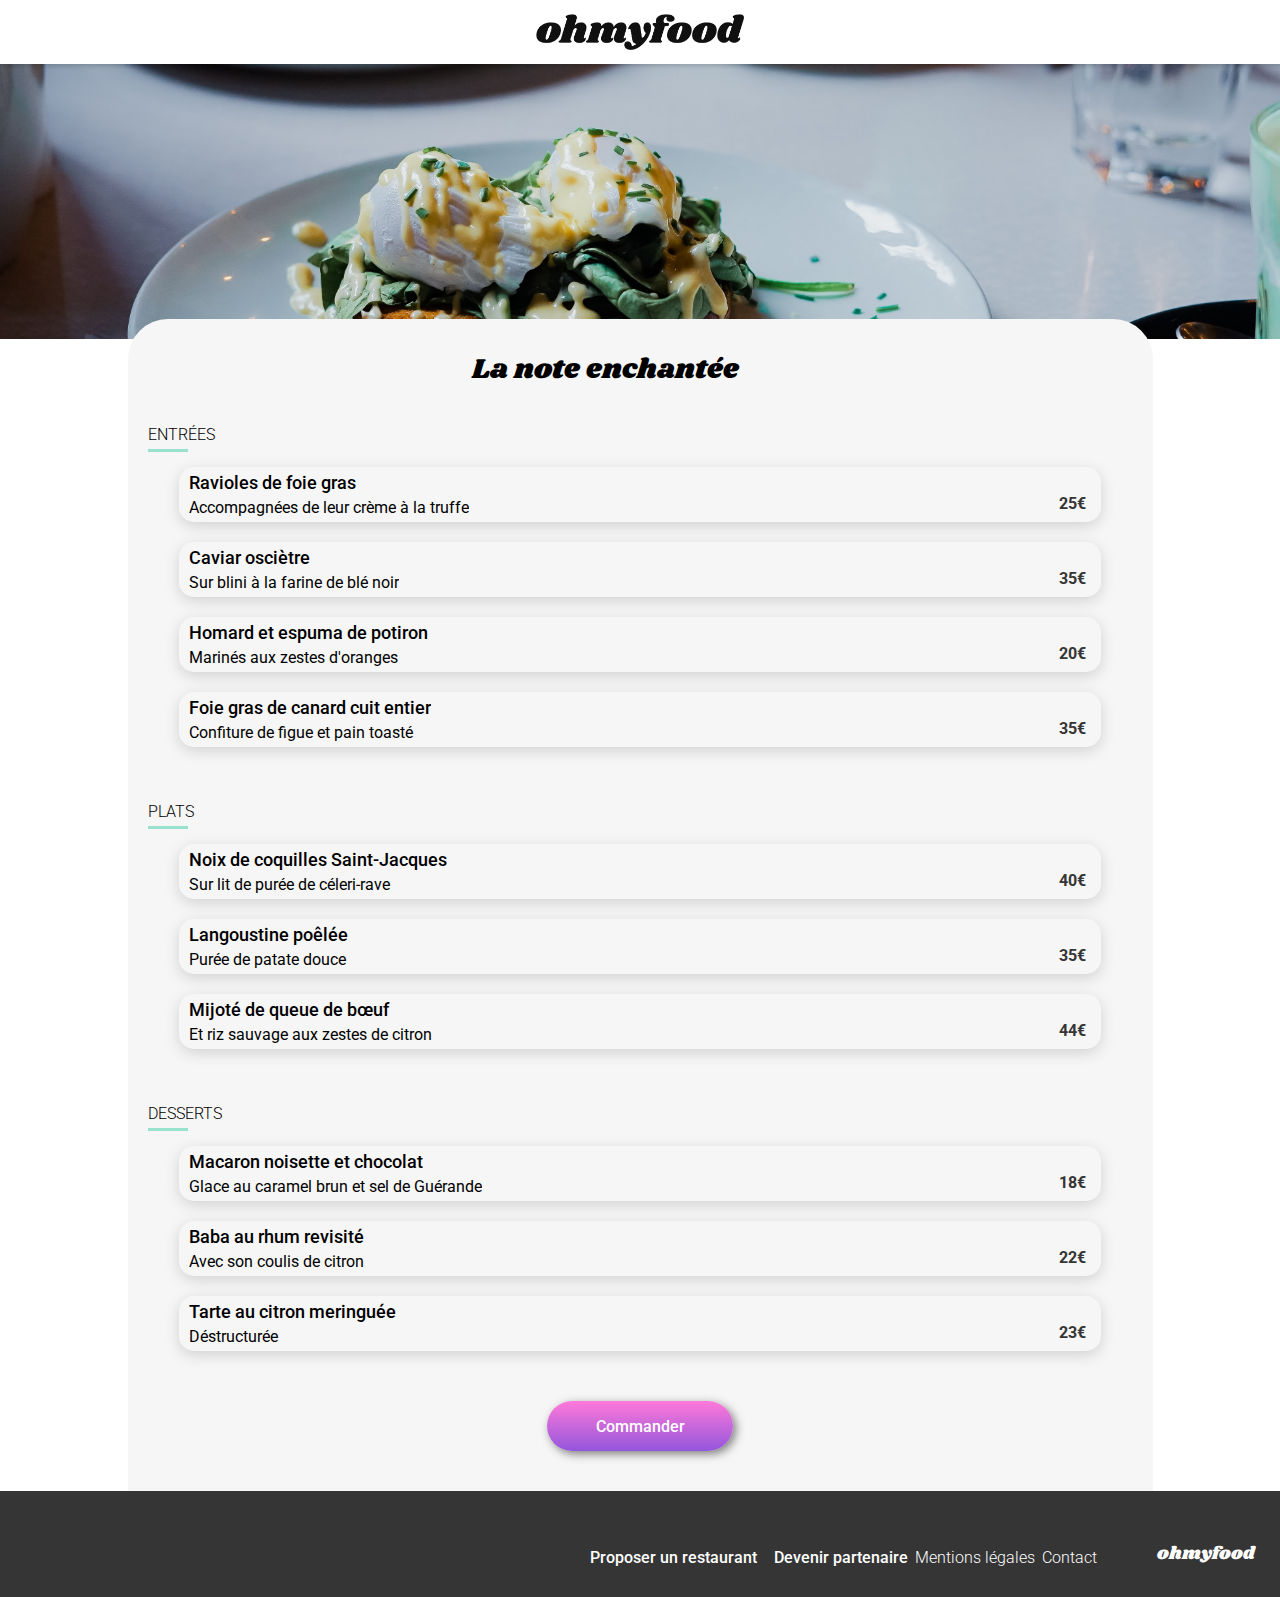
==== restaurants/a-la-francaise.html @ 6f5719b1 "Ajout des pages restaurants et dossier CSS et SASS" ====
<!DOCTYPE html>
<html lang="fr">

<head>
    <meta charset="UTF-8">
    <meta name="viewport" content="width=device-width, initial-scale=1.0">
    <title>Menu - La note enchantée</title>
    <link rel="preconnect" href="https://fonts.googleapis.com">
    <link rel="preconnect" href="https://fonts.gstatic.com" crossorigin>
    <link href="https://fonts.googleapis.com/css2?family=Roboto:wght@300;500;700&family=Shrikhand&display=swap" rel="stylesheet">
    <link rel="stylesheet" href="https://cdnjs.cloudflare.com/ajax/libs/font-awesome/6.2.1/css/all.min.css"
    integrity="sha512-MV7K8+y+gLIBoVD59lQIYicR65iaqukzvf/nwasF0nqhPay5w/9lJmVM2hMDcnK1OnMGCdVK+iQrJ7lzPJQd1w=="
    crossorigin="anonymous" referrerpolicy="no-referrer" />
    <link rel="stylesheet" href="../assets/css/main.css">
</head>

<body>
    <div class="main-container">
        <header>
            <nav class="flex-center">
            <div class="arrow-icon">
                <a href="../index.html">
                    <i class="fa-sharp fa-solid fa-arrow-left"></i>
                </a>
            </div>
            <img src="../assets/logo/ohmyfood.png" alt="Logo de Ohmyfood">
        </nav>
        </header>

        <div class="presentation-section flex-center">
            <img src="../assets/restaurants/toa-heftiba-DQKerTsQwi0-unsplash.jpg" alt="Image d'un plat dans un restaurant">
        </div>

        <section class="menu-section">
            <div class="menu-section__title">
                <h1>La note enchantée</h1>
                <div class="menu-section__title--hearts">
                    <i class="fa-regular fa-heart fa-heart--empty"></i>
                    <i class="fa-solid fa-heart fa-heart--full"></i>
                </div>
            </div>

            <article class="courses">
                <div class="courses__title">
                    <h2>ENTRÉES</h2>
                    <div class="courses__title--line"></div>
                </div>

                <div class="courses__container">
                    <div class="course__details">
                        <div class="course__details--txt">
                            <p class="course__details--title">Ravioles de foie gras</p>
                            <p>Accompagnées de leur crème à la truffe</p>
                        </div>
                        <p class="course__details--price">25€</p>
                        <div class="course__details--check flex-center">
                            <i class="fa-solid fa-circle-check"></i>
                        </div>
                    </div>
                    <div class="course__details">
                        <div class="course__details--txt">
                            <p class="course__details--title">Caviar osciètre</p>
                            <p>Sur blini à la farine de blé noir</p>
                        </div>
                        <p class="course__details--price">35€</p>
                        <div class="course__details--check flex-center">
                            <i class="fa-solid fa-circle-check"></i>
                        </div>
                    </div>
                    <div class="course__details">
                        <div class="course__details--txt">
                            <p class="course__details--title">Homard et espuma de potiron</p>
                            <p>Marinés aux zestes d'oranges</p>
                        </div>
                        <p class="course__details--price">20€</p>
                        <div class="course__details--check flex-center">
                            <i class="fa-solid fa-circle-check"></i>
                        </div>
                    </div>
                    <div class="course__details">
                        <div class="course__details--txt">
                            <p class="course__details--title">Foie gras de canard cuit entier</p>
                            <p>Confiture de figue et pain toasté</p>
                        </div>
                        <p class="course__details--price">35€</p>
                        <div class="course__details--check flex-center">
                            <i class="fa-solid fa-circle-check"></i>
                        </div>
                    </div>
                </div>
            </article>

            <article class="courses">
                <div class="courses__title">
                    <h2>PLATS</h2>
                    <div class="courses__title--line"></div>
                </div>

                <div class="courses__container">
                    <div class="course__details">
                        <div class="course__details--txt">
                            <p class="course__details--title">Noix de coquilles Saint-Jacques</p>
                            <p>Sur lit de purée de céleri-rave</p>
                        </div>
                        <p class="course__details--price">40€</p>
                        <div class="course__details--check flex-center">
                            <i class="fa-solid fa-circle-check"></i>
                        </div>
                    </div>
                    <div class="course__details">
                        <div class="course__details--txt">
                            <p class="course__details--title">Langoustine poêlée</p>
                            <p>Purée de patate douce</p>
                        </div>
                        <p class="course__details--price">35€</p>
                        <div class="course__details--check flex-center">
                            <i class="fa-solid fa-circle-check"></i>
                        </div>
                    </div>
                    <div class="course__details">
                        <div class="course__details--txt">
                            <p class="course__details--title">Mijoté de queue de bœuf</p>
                            <p>Et riz sauvage aux zestes de citron</p>
                        </div>
                        <p class="course__details--price">44€</p>
                        <div class="course__details--check flex-center">
                            <i class="fa-solid fa-circle-check"></i>
                        </div>
                    </div>
                </div>
            </article>

            <article class="courses">
                <div class="courses__title">
                    <h2>DESSERTS</h2>
                    <div class="courses__title--line"></div>
                </div>

                <div class="courses__container">
                    <div class="course__details">
                        <div class="course__details--txt">
                            <p class="course__details--title">Macaron noisette et chocolat</p>
                            <p>Glace au caramel brun et sel de Guérande</p>
                        </div>
                        <p class="course__details--price">18€</p>
                        <div class="course__details--check flex-center">
                            <i class="fa-solid fa-circle-check"></i>
                        </div>
                    </div>
                    <div class="course__details">
                        <div class="course__details--txt">
                            <p class="course__details--title">Baba au rhum revisité </p>
                            <p>Avec son coulis de citron</p>
                        </div>
                        <p class="course__details--price">22€<p>
                        <div class="course__details--check flex-center">
                            <i class="fa-solid fa-circle-check"></i>
                        </div>
                    </div>
                    <div class="course__details">
                        <div class="course__details--txt">
                            <p class="course__details--title">Tarte au citron meringuée </p>
                            <p>Déstructurée</p>
                        </div>
                        <p class="course__details--price">23€</p>
                        <div class="course__details--check flex-center">
                            <i class="fa-solid fa-circle-check"></i>
                        </div>
                    </div>
                </div>
            </article>
            <div class="flex-center">
                <button class="courses-btn">Commander</button>
            </div>
        </section>
        <footer>
            <div class="footer__title">
                <p>ohmyfood</p>
            </div>
            <div class="footer__links">
                <div class="footer__links--items"> 
                    <i class="fa-solid fa-utensils"></i><p class="footer-txt-bold">Proposer un restaurant</p>
                </div>
                <div class="footer__links--items">
                    <i class="fa-solid fa-handshake-angle"></i><p class="footer-txt-bold">Devenir partenaire</p>
                </div>
                <p>Mentions légales</p>
                <a href="mailto:ohmyfood@contact.com">Contact</a>
            </div>
        </footer>
    </div>
</body>
</html>
---- assets/css/main.css ----
* {
  font-family: "Roboto", sans-serif;
  margin: 0;
}

body {
  display: flex;
  justify-content: center;
}
@media (min-width: 768px) {
  body {
    background-color: white;
  }
}

.main-container {
  width: 100%;
  max-width: 1440px;
  box-sizing: border-box;
}
@media (min-width: 768px) {
  .main-container {
    width: 100%;
    max-width: 1440px;
  }
}

.flex-center {
  display: flex;
  justify-content: center;
  align-items: center;
}

.loader-wrapper {
  width: 100%;
  height: 0%;
  position: absolute;
  z-index: 3;
  background-color: white;
  display: flex;
  justify-content: center;
  align-items: center;
  animation: visibility 2500ms forwards;
}

.loader {
  width: 48px;
  height: 48px;
  border-radius: 50%;
  position: relative;
  transform: rotate(45deg);
  background: #fff;
}

.loader::before {
  content: "";
  box-sizing: border-box;
  position: absolute;
  inset: 0px;
  border-radius: 50%;
  border: 24px solid #ff79da;
  animation: prixClipFix 2s infinite linear;
}

@keyframes prixClipFix {
  0% {
    -webkit-clip-path: polygon(50% 50%, 0 0, 0 0, 0 0, 0 0, 0 0);
            clip-path: polygon(50% 50%, 0 0, 0 0, 0 0, 0 0, 0 0);
  }
  25% {
    -webkit-clip-path: polygon(50% 50%, 0 0, 100% 0, 100% 0, 100% 0, 100% 0);
            clip-path: polygon(50% 50%, 0 0, 100% 0, 100% 0, 100% 0, 100% 0);
  }
  50% {
    -webkit-clip-path: polygon(50% 50%, 0 0, 100% 0, 100% 100%, 100% 100%, 100% 100%);
            clip-path: polygon(50% 50%, 0 0, 100% 0, 100% 100%, 100% 100%, 100% 100%);
  }
  75% {
    -webkit-clip-path: polygon(50% 50%, 0 0, 100% 0, 100% 100%, 0 100%, 0 100%);
            clip-path: polygon(50% 50%, 0 0, 100% 0, 100% 100%, 0 100%, 0 100%);
  }
  100% {
    -webkit-clip-path: polygon(50% 50%, 0 0, 100% 0, 100% 100%, 0 100%, 0 0);
            clip-path: polygon(50% 50%, 0 0, 100% 0, 100% 100%, 0 100%, 0 0);
  }
}
@keyframes visibility {
  0% {
    height: 100%;
  }
  90% {
    opacity: 1;
    height: 100%;
  }
  100% {
    opacity: 0;
    height: 0%;
  }
}
.intro-section {
  background-color: var(--background-color);
  text-align: center;
  text-wrap: wrap;
}
.intro-section h1 {
  font-size: 24px;
  font-weight: 700;
  padding: 40px 50px 20px 50px;
}
.intro-section p {
  font-weight: 300;
  font-size: 18px;
  padding: 0 20px 20px 20px;
}

button {
  background: linear-gradient(#ff79da, #9356DC);
  color: white;
  border-radius: 25px;
  padding: 15px 20px;
  font-size: 16px;
  font-weight: 500;
  border-style: none;
  margin-bottom: 40px;
  box-shadow: 3px 3px 10px rgb(126, 125, 125);
}
button:hover {
  filter: brightness(1.1);
  box-shadow: 3px 3px 15px rgb(126, 125, 125);
  transition: all 400ms ease-in-out;
}

.courses-btn {
  width: 186px;
  height: 50px;
}

footer {
  background-color: #353535;
  color: white;
  padding: 25px;
  font-weight: 300;
}
@media (min-width: 768px) {
  footer {
    display: flex;
    flex-direction: row;
    gap: 60px;
    justify-content: flex-end;
    align-items: flex-end;
    padding: 50px 25px 30px 25px;
  }
}

@media (min-width: 768px) {
  .footer__title {
    order: 2;
  }
}
.footer__title p {
  font-family: "Shrikhand", cursive;
  font-size: 18px;
  font-weight: 400;
  padding-bottom: 15px;
}
@media (min-width: 768px) {
  .footer__title p {
    padding: 0;
  }
}

.footer__links {
  font-size: 16px;
  display: flex;
  flex-direction: column;
  gap: 7px;
}
.footer__links a {
  text-decoration: none;
  color: white;
}
.footer__links--items {
  display: flex;
  gap: 10px;
}
@media (min-width: 768px) {
  .footer__links {
    flex-direction: row;
    order: 1;
  }
}

.footer-txt-bold {
  font-weight: 500;
}

/****** HEADER INDEX ***********/
.header-index {
  width: 100%;
}

nav {
  position: relative;
  box-shadow: 0 2px 4px 0 rgba(0, 0, 0, 0.15);
}
nav img {
  height: 36px;
  width: 197x;
  padding: 14px 89px;
}

.search-bar {
  height: 50px;
  gap: 17px;
  background-color: #EAEAEA;
}
.search-bar__input {
  color: #353535;
  border-style: none;
  font-size: 16px;
  background-color: #EAEAEA;
}

::-moz-placeholder {
  color: #353535;
  font-weight: 500;
}

::placeholder {
  color: #353535;
  font-weight: 500;
}

/****** HEADER RESTAURANTS ***********/
.fa-arrow-left {
  color: black;
}

.arrow-icon {
  position: absolute;
  left: 20px;
  font-size: 20px;
}

/****** Fonctionnement ***********/
.fct-section h1 {
  padding: 50px 80px 0 20px;
}
@media (min-width: 768px) {
  .fct-section h1 {
    padding-left: 80px;
  }
}

.fct-section__buttons {
  margin-bottom: 70px;
}
@media (min-width: 768px) {
  .fct-section__buttons {
    display: flex;
    justify-content: center;
  }
}

.fct-button {
  display: flex;
  justify-content: flex-start;
  align-items: center;
}
.fct-button__txt {
  padding: 30px 40px 30px 70px;
  margin: 30px 20px 20px 30px;
  font-weight: 500;
  font-size: 16px;
  border-radius: 20px;
  background-color: #F6F6F6;
  display: flex;
  align-items: center;
  box-shadow: 0px 4px 15px 0px rgba(0, 0, 0, 0.15);
  gap: 30px;
  width: 80%;
}
@media (min-width: 768px) {
  .fct-button__txt {
    padding: 30px 10px 30px 40px;
    margin: 30px 0 20px 0;
  }
}
.fct-button__number {
  background-color: #9356DC;
  border-radius: 50%;
  width: 24px;
  height: 24px;
  text-align: center;
  position: relative;
  left: 40px;
  top: 5px;
  color: white;
  font-size: 14px;
  font-weight: 500;
}
@media (min-width: 768px) {
  .fct-button__number {
    left: 16px;
  }
}
@media (min-width: 768px) {
  .fct-button {
    display: flex;
    justify-content: center;
    align-items: center;
    width: 30%;
  }
}

.fa-mobile-screen-button, .fa-list-ul {
  color: #7E7E7E;
  font-size: 20px;
}

.fa-store {
  color: #9356DC;
  font-size: 20px;
}

/****** Cartes Restaurant ***********/
.restau-section {
  width: 100%;
  background-color: var(--background-color);
  padding: 50px 0 60px 0;
}
.restau-section__title {
  font-size: 24px;
  font-weight: 700;
  padding: 0 0 20px 20px;
}
@media (min-width: 768px) {
  .restau-section__title {
    padding-left: 50px;
  }
}
.restau-section__cards {
  display: flex;
  flex-direction: column;
  align-items: center;
}
@media (min-width: 768px) {
  .restau-section__cards {
    display: flex;
    flex-wrap: wrap;
    flex-direction: row;
    justify-content: center;
  }
}
.restau-section a {
  text-decoration: none;
  color: black;
}
.restau-section a:visited {
  color: black;
}

.new-box {
  background-color: #99E2D0;
  width: 80px;
  height: 29px;
  border-radius: 2px;
  box-shadow: 0px 2px 4px 0px rgba(0, 0, 0, 0.15);
  color: #008766;
  font-size: 14px;
  font-weight: 500;
  position: absolute;
  top: 10px;
  right: 10px;
}
.new-box p {
  text-align: center;
  padding-top: 5px;
}

.card {
  background-color: white;
  border-radius: 15px;
  filter: drop-shadow(0px 3px 15px rgba(0, 0, 0, 0.1));
  display: flex;
  flex-direction: column;
  width: 90%;
  margin: 10px;
}
.card img {
  -o-object-fit: cover;
     object-fit: cover;
  height: 110px;
  width: 100%;
  height: 231px;
  border-radius: 15px 15px 0 0;
}
@media (min-width: 768px) {
  .card {
    width: 45%;
  }
}

.card-content {
  display: flex;
  justify-content: space-between;
  margin: 15px;
}
.card-content__txt .card-title {
  font-size: 18px;
  font-weight: 700;
}
.card-content__txt .card-subtitle {
  font-size: 17px;
  font-weight: 300;
  margin-top: 5px;
}

.fa-heart {
  font-size: 30px;
  padding-right: 20px;
  position: absolute;
  right: 10px;
}
.fa-heart--empty {
  color: black;
}
.fa-heart--empty:hover {
  opacity: 0;
}
.fa-heart--full {
  background: linear-gradient(#9356DC, #ff79da);
  -webkit-background-clip: text;
  color: transparent;
  opacity: 0;
  transition: all 400ms;
}
.fa-heart--full:hover {
  opacity: 1;
}

/****** PRESENTATION ***********/
.presentation-section img {
  -o-object-fit: cover;
     object-fit: cover;
  height: 275px;
  width: 100%;
  margin-bottom: -20px; /*modif*/
}

/****** MENU ***********/
.menu-section {
  position: relative;
  background-color: #F6F6F6;
  border-top-right-radius: 40px;
  border-top-left-radius: 40px;
}
.menu-section__title {
  display: flex;
  justify-content: space-between;
  padding: 30px 20px;
}
@media (min-width: 768px) {
  .menu-section__title {
    display: flex;
    justify-content: center;
    padding: 30px 20px;
    gap: 30px;
  }
}
.menu-section__title h1 {
  font-family: Shrikhand;
  font-size: 28px;
  font-weight: 400;
}
@media (min-width: 768px) {
  .menu-section {
    max-width: 1025px;
    margin: auto;
  }
}

@media (min-width: 768px) {
  .menu-section__title--hearts .fa-heart {
    padding-top: 5px;
    position: relative;
  }
}
@media (min-width: 768px) {
  .menu-section__title--hearts .fa-heart--full {
    right: 64px;
  }
}

/****** PLATS ***********/
.courses__title {
  padding: 5px 20px;
}
.courses__title h2 {
  font-family: Roboto;
  font-size: 16px;
  font-weight: 300;
}
.courses__title--line {
  width: 40px;
  height: 3px;
  background: #99E2D0;
  margin-top: 5px;
}

.courses__container {
  padding-bottom: 40px;
  display: flex;
  flex-direction: column;
  align-items: center;
  overflow: hidden;
}

.course__details {
  overflow: hidden;
  white-space: nowrap;
  margin: 10px 20px;
  border-radius: 15px;
  background-color: #F6F6F6;
  display: flex;
  align-items: flex-start;
  justify-content: space-between;
  box-shadow: 0px 4px 15px 0px rgba(0, 0, 0, 0.15);
  width: 90%;
  animation: fadein 2s;
}
.course__details:hover .course__details--check {
  margin-right: -20px;
}
.course__details--txt {
  padding: 5px 0 5px 10px;
  min-width: 0;
}
.course__details--txt p {
  overflow: hidden;
  white-space: nowrap;
  text-overflow: ellipsis;
}
.course__details--title {
  font-size: 18px;
  font-weight: 500;
  margin-bottom: 5px;
}
.course__details--price {
  padding: 27px 30px 0 10px;
  font-weight: bold;
  color: #353535;
  margin-left: auto;
}
.course__details--check {
  background-color: #99E2D0;
  width: 60px;
  padding: 20px 20px 20px 5px;
  margin-right: -100px;
  transition: 400ms ease-in-out;
}

@keyframes fadein {
  from {
    opacity: 0;
  }
  to {
    opacity: 1;
  }
}
.fa-circle-check {
  color: white;
  font-size: 20px;
}/*# sourceMappingURL=main.css.map */
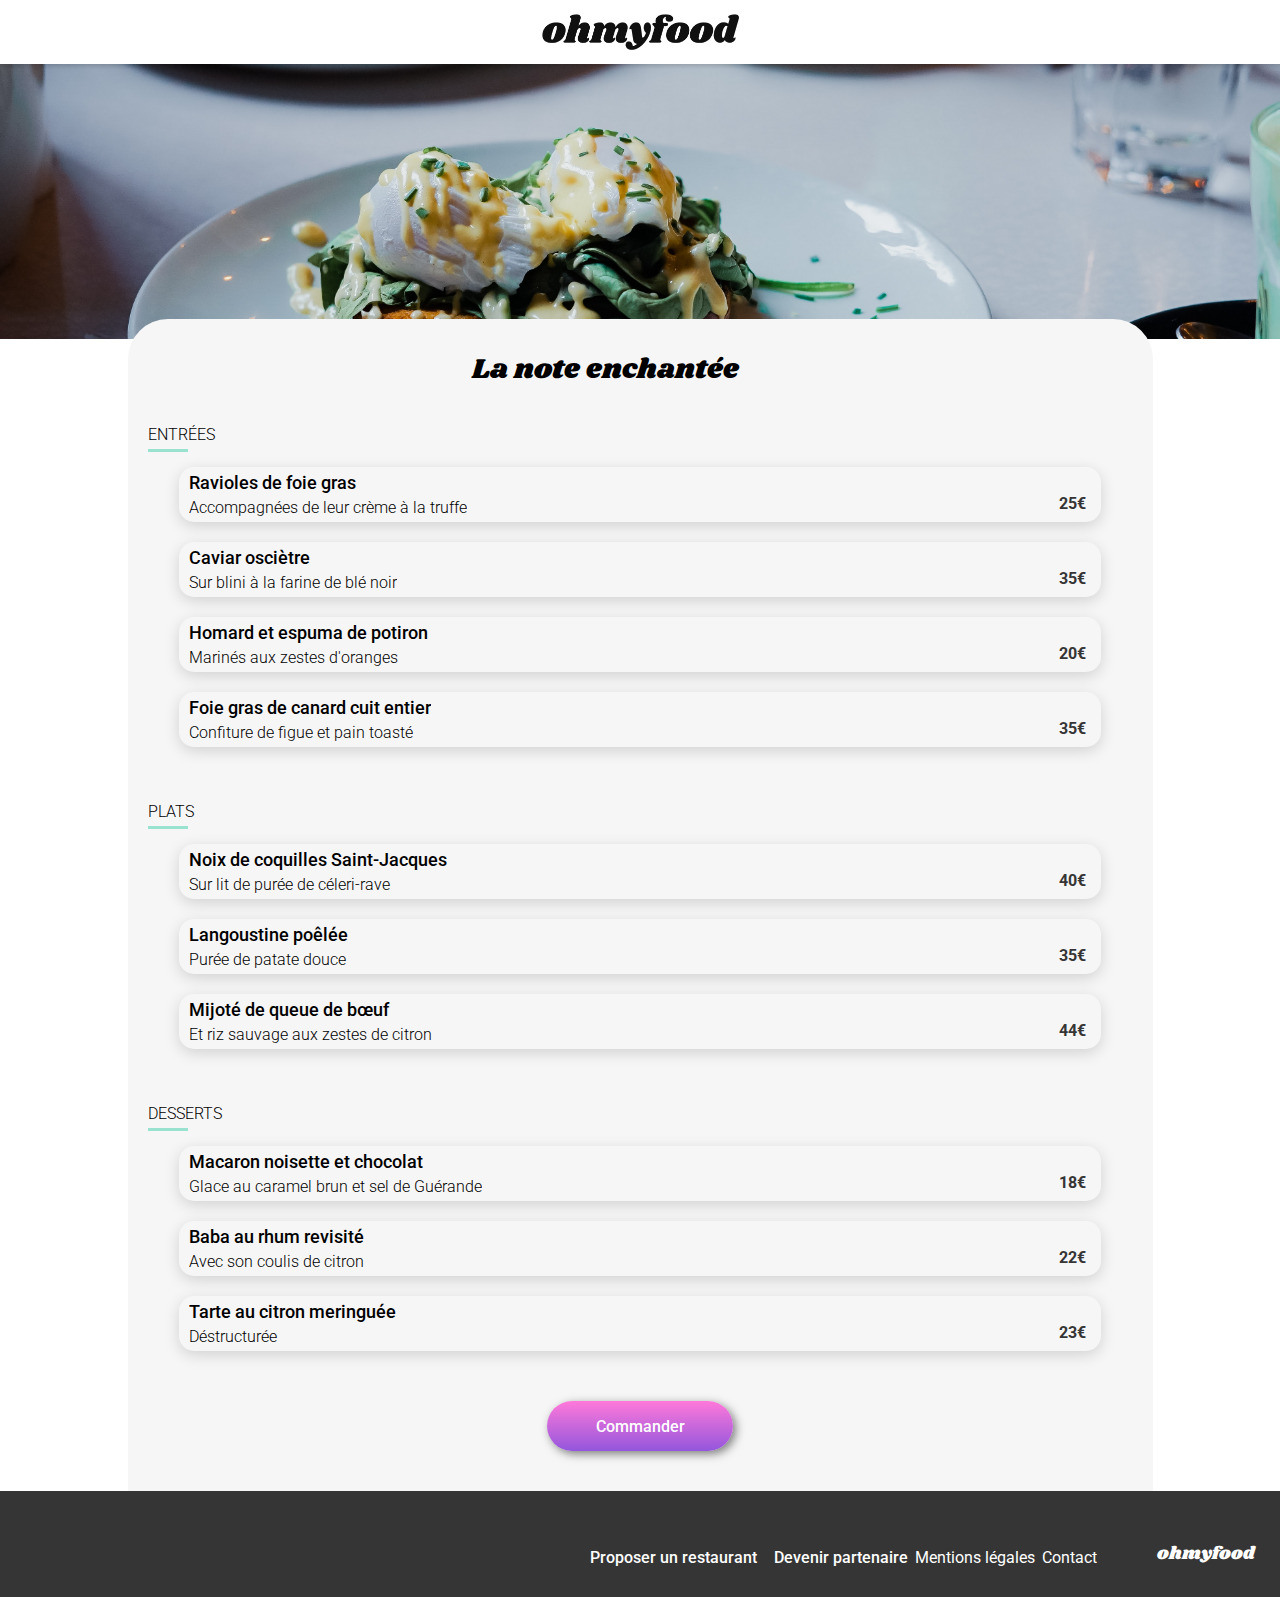
==== commit b316d9c8: "Correction footer et pages restaurant" ====
--- a/restaurants/a-la-francaise.html
+++ b/restaurants/a-la-francaise.html
@@ -7,11 +7,11 @@
     <title>Menu - La note enchantée</title>
     <link rel="preconnect" href="https://fonts.googleapis.com">
     <link rel="preconnect" href="https://fonts.gstatic.com" crossorigin>
-    <link href="https://fonts.googleapis.com/css2?family=Roboto:wght@300;500;700&family=Shrikhand&display=swap" rel="stylesheet">
+    <link href="https://fonts.googleapis.com/css2?family=Roboto:wght@300;400;500;700&family=Shrikhand&display=swap" rel="stylesheet">
     <link rel="stylesheet" href="https://cdnjs.cloudflare.com/ajax/libs/font-awesome/6.2.1/css/all.min.css"
     integrity="sha512-MV7K8+y+gLIBoVD59lQIYicR65iaqukzvf/nwasF0nqhPay5w/9lJmVM2hMDcnK1OnMGCdVK+iQrJ7lzPJQd1w=="
     crossorigin="anonymous" referrerpolicy="no-referrer" />
-    <link rel="stylesheet" href="../assets/css/main.css">
+    <link rel="stylesheet" href="../sass/main.css">
 </head>
 
 <body>
@@ -50,7 +50,7 @@
                     <div class="course__details">
                         <div class="course__details--txt">
                             <p class="course__details--title">Ravioles de foie gras</p>
-                            <p>Accompagnées de leur crème à la truffe</p>
+                            <p class="course__details--subtitle">Accompagnées de leur crème à la truffe</p>
                         </div>
                         <p class="course__details--price">25€</p>
                         <div class="course__details--check flex-center">
@@ -60,7 +60,7 @@
                     <div class="course__details">
                         <div class="course__details--txt">
                             <p class="course__details--title">Caviar osciètre</p>
-                            <p>Sur blini à la farine de blé noir</p>
+                            <p class="course__details--subtitle">Sur blini à la farine de blé noir</p>
                         </div>
                         <p class="course__details--price">35€</p>
                         <div class="course__details--check flex-center">
@@ -70,7 +70,7 @@
                     <div class="course__details">
                         <div class="course__details--txt">
                             <p class="course__details--title">Homard et espuma de potiron</p>
-                            <p>Marinés aux zestes d'oranges</p>
+                            <p class="course__details--subtitle">Marinés aux zestes d'oranges</p>
                         </div>
                         <p class="course__details--price">20€</p>
                         <div class="course__details--check flex-center">
@@ -80,7 +80,7 @@
                     <div class="course__details">
                         <div class="course__details--txt">
                             <p class="course__details--title">Foie gras de canard cuit entier</p>
-                            <p>Confiture de figue et pain toasté</p>
+                            <p class="course__details--subtitle">Confiture de figue et pain toasté</p>
                         </div>
                         <p class="course__details--price">35€</p>
                         <div class="course__details--check flex-center">
@@ -100,7 +100,7 @@
                     <div class="course__details">
                         <div class="course__details--txt">
                             <p class="course__details--title">Noix de coquilles Saint-Jacques</p>
-                            <p>Sur lit de purée de céleri-rave</p>
+                            <p class="course__details--subtitle">Sur lit de purée de céleri-rave</p>
                         </div>
                         <p class="course__details--price">40€</p>
                         <div class="course__details--check flex-center">
@@ -110,7 +110,7 @@
                     <div class="course__details">
                         <div class="course__details--txt">
                             <p class="course__details--title">Langoustine poêlée</p>
-                            <p>Purée de patate douce</p>
+                            <p class="course__details--subtitle">Purée de patate douce</p>
                         </div>
                         <p class="course__details--price">35€</p>
                         <div class="course__details--check flex-center">
@@ -120,7 +120,7 @@
                     <div class="course__details">
                         <div class="course__details--txt">
                             <p class="course__details--title">Mijoté de queue de bœuf</p>
-                            <p>Et riz sauvage aux zestes de citron</p>
+                            <p class="course__details--subtitle">Et riz sauvage aux zestes de citron</p>
                         </div>
                         <p class="course__details--price">44€</p>
                         <div class="course__details--check flex-center">
@@ -140,7 +140,7 @@
                     <div class="course__details">
                         <div class="course__details--txt">
                             <p class="course__details--title">Macaron noisette et chocolat</p>
-                            <p>Glace au caramel brun et sel de Guérande</p>
+                            <p class="course__details--subtitle">Glace au caramel brun et sel de Guérande</p>
                         </div>
                         <p class="course__details--price">18€</p>
                         <div class="course__details--check flex-center">
@@ -150,7 +150,7 @@
                     <div class="course__details">
                         <div class="course__details--txt">
                             <p class="course__details--title">Baba au rhum revisité </p>
-                            <p>Avec son coulis de citron</p>
+                            <p class="course__details--subtitle">Avec son coulis de citron</p>
                         </div>
                         <p class="course__details--price">22€<p>
                         <div class="course__details--check flex-center">
@@ -160,7 +160,7 @@
                     <div class="course__details">
                         <div class="course__details--txt">
                             <p class="course__details--title">Tarte au citron meringuée </p>
-                            <p>Déstructurée</p>
+                            <p class="course__details--subtitle">Déstructurée</p>
                         </div>
                         <p class="course__details--price">23€</p>
                         <div class="course__details--check flex-center">
@@ -184,8 +184,8 @@
                 <div class="footer__links--items">
                     <i class="fa-solid fa-handshake-angle"></i><p class="footer-txt-bold">Devenir partenaire</p>
                 </div>
-                <p>Mentions légales</p>
-                <a href="mailto:ohmyfood@contact.com">Contact</a>
+                <p class="footer-txt-thin">Mentions légales</p>
+                <a href="mailto:ohmyfood@contact.com" class="footer-txt-thin">Contact</a>
             </div>
         </footer>
     </div>
--- a/sass/main.css
+++ b/sass/main.css
@@ -0,0 +1,580 @@
+* {
+  font-family: "Roboto", sans-serif;
+  margin: 0;
+}
+
+body {
+  display: flex;
+  justify-content: center;
+}
+@media (min-width: 768px) {
+  body {
+    background-color: white;
+  }
+}
+
+.main-container {
+  width: 100%;
+  max-width: 1440px;
+  box-sizing: border-box;
+}
+@media (min-width: 768px) {
+  .main-container {
+    width: 100%;
+    max-width: 1440px;
+  }
+}
+
+.flex-center {
+  display: flex;
+  justify-content: center;
+  align-items: center;
+}
+
+.loader-wrapper {
+  width: 100%;
+  height: 0%;
+  position: absolute;
+  z-index: 3;
+  background-color: white;
+  display: flex;
+  justify-content: center;
+  align-items: center;
+  animation: visibility 2500ms forwards;
+}
+
+.loader {
+  width: 48px;
+  height: 48px;
+  border-radius: 50%;
+  position: relative;
+  transform: rotate(45deg);
+  background: #fff;
+}
+
+.loader::before {
+  content: "";
+  box-sizing: border-box;
+  position: absolute;
+  inset: 0px;
+  border-radius: 50%;
+  border: 24px solid #ff79da;
+  animation: prixClipFix 2s infinite linear;
+}
+
+@keyframes prixClipFix {
+  0% {
+    -webkit-clip-path: polygon(50% 50%, 0 0, 0 0, 0 0, 0 0, 0 0);
+            clip-path: polygon(50% 50%, 0 0, 0 0, 0 0, 0 0, 0 0);
+  }
+  25% {
+    -webkit-clip-path: polygon(50% 50%, 0 0, 100% 0, 100% 0, 100% 0, 100% 0);
+            clip-path: polygon(50% 50%, 0 0, 100% 0, 100% 0, 100% 0, 100% 0);
+  }
+  50% {
+    -webkit-clip-path: polygon(50% 50%, 0 0, 100% 0, 100% 100%, 100% 100%, 100% 100%);
+            clip-path: polygon(50% 50%, 0 0, 100% 0, 100% 100%, 100% 100%, 100% 100%);
+  }
+  75% {
+    -webkit-clip-path: polygon(50% 50%, 0 0, 100% 0, 100% 100%, 0 100%, 0 100%);
+            clip-path: polygon(50% 50%, 0 0, 100% 0, 100% 100%, 0 100%, 0 100%);
+  }
+  100% {
+    -webkit-clip-path: polygon(50% 50%, 0 0, 100% 0, 100% 100%, 0 100%, 0 0);
+            clip-path: polygon(50% 50%, 0 0, 100% 0, 100% 100%, 0 100%, 0 0);
+  }
+}
+@keyframes visibility {
+  0% {
+    height: 100%;
+  }
+  90% {
+    opacity: 1;
+    height: 100%;
+  }
+  100% {
+    opacity: 0;
+    height: 0%;
+  }
+}
+.intro-section {
+  background-color: var(--background-color);
+  text-align: center;
+}
+.intro-section h1 {
+  font-size: 24px;
+  font-weight: 700;
+  padding: 40px 50px 20px 50px;
+}
+.intro-section p {
+  font-weight: 300;
+  font-size: 18px;
+  padding: 0 20px 20px 20px;
+}
+
+button {
+  background: linear-gradient(#ff79da, #9356DC);
+  color: white;
+  border-radius: 25px;
+  padding: 15px 20px;
+  font-size: 16px;
+  font-weight: 500;
+  border-style: none;
+  margin-bottom: 40px;
+  box-shadow: 3px 3px 10px rgb(126, 125, 125);
+}
+button:hover {
+  filter: brightness(1.1);
+  box-shadow: 3px 3px 15px rgb(126, 125, 125);
+  transition: all 400ms ease-in-out;
+}
+
+.courses-btn {
+  width: 186px;
+  height: 50px;
+}
+
+footer {
+  background-color: #353535;
+  color: white;
+  padding: 25px;
+  font-weight: 300;
+}
+@media (min-width: 768px) {
+  footer {
+    display: flex;
+    flex-direction: row;
+    gap: 60px;
+    justify-content: flex-end;
+    align-items: flex-end;
+    padding: 50px 25px 30px 25px;
+  }
+}
+
+@media (min-width: 768px) {
+  .footer__title {
+    order: 2;
+  }
+}
+.footer__title p {
+  font-family: "Shrikhand", cursive;
+  font-size: 18px;
+  font-weight: 400;
+  padding-bottom: 15px;
+}
+@media (min-width: 768px) {
+  .footer__title p {
+    padding: 0;
+  }
+}
+
+.footer__links {
+  font-size: 16px;
+  display: flex;
+  flex-direction: column;
+  gap: 7px;
+}
+.footer__links a {
+  text-decoration: none;
+  color: white;
+}
+.footer__links--items {
+  display: flex;
+  gap: 10px;
+}
+@media (min-width: 768px) {
+  .footer__links {
+    flex-direction: row;
+    order: 1;
+  }
+}
+
+.footer-txt-bold {
+  font-weight: 500;
+}
+
+.footer-txt-thin {
+  font-weight: 400;
+}
+
+/****** HEADER INDEX ***********/
+.header-index {
+  width: 100%;
+}
+
+nav {
+  position: relative;
+  box-shadow: 0 2px 4px 0 rgba(0, 0, 0, 0.15);
+}
+nav img {
+  height: 36px;
+  width: 197px;
+  padding: 14px 89px;
+}
+
+.search-bar {
+  height: 50px;
+  gap: 17px;
+  background-color: #EAEAEA;
+}
+.search-bar__input {
+  color: #353535;
+  border-style: none;
+  font-size: 16px;
+  background-color: #EAEAEA;
+}
+
+::-moz-placeholder {
+  color: #353535;
+  font-weight: 500;
+}
+
+::placeholder {
+  color: #353535;
+  font-weight: 500;
+}
+
+/****** HEADER RESTAURANTS ***********/
+.fa-arrow-left {
+  color: black;
+}
+
+.arrow-icon {
+  position: absolute;
+  left: 20px;
+  font-size: 20px;
+}
+
+/****** Fonctionnement ***********/
+.fct-section h1 {
+  padding: 50px 80px 0 20px;
+}
+@media (min-width: 768px) {
+  .fct-section h1 {
+    padding-left: 80px;
+  }
+}
+
+.fct-section__buttons {
+  margin-bottom: 70px;
+}
+@media (min-width: 768px) {
+  .fct-section__buttons {
+    display: flex;
+    justify-content: center;
+  }
+}
+
+.fct-button {
+  display: flex;
+  justify-content: flex-start;
+  align-items: center;
+}
+.fct-button__txt {
+  padding: 30px 40px 30px 70px;
+  margin: 30px 20px 20px 30px;
+  font-weight: 500;
+  font-size: 16px;
+  border-radius: 20px;
+  background-color: #F6F6F6;
+  display: flex;
+  align-items: center;
+  box-shadow: 0px 4px 15px 0px rgba(0, 0, 0, 0.15);
+  gap: 30px;
+  width: 80%;
+}
+@media (min-width: 768px) {
+  .fct-button__txt {
+    padding: 30px 10px 30px 40px;
+    margin: 30px 0 20px 0;
+  }
+}
+.fct-button__number {
+  background-color: #9356DC;
+  border-radius: 50%;
+  width: 24px;
+  height: 24px;
+  text-align: center;
+  position: relative;
+  left: 40px;
+  top: 5px;
+  color: white;
+  font-size: 14px;
+  font-weight: 500;
+}
+@media (min-width: 768px) {
+  .fct-button__number {
+    left: 16px;
+  }
+}
+@media (min-width: 768px) {
+  .fct-button {
+    display: flex;
+    justify-content: center;
+    align-items: center;
+    width: 30%;
+  }
+}
+
+.fa-mobile-screen-button, .fa-list-ul {
+  color: #7E7E7E;
+  font-size: 20px;
+}
+
+.fa-store {
+  color: #9356DC;
+  font-size: 20px;
+}
+
+/****** Cartes Restaurant ***********/
+.restau-section {
+  width: 100%;
+  background-color: var(--background-color);
+  padding: 50px 0 60px 0;
+}
+.restau-section__title {
+  font-size: 24px;
+  font-weight: 700;
+  padding: 0 0 20px 20px;
+}
+@media (min-width: 768px) {
+  .restau-section__title {
+    padding-left: 50px;
+  }
+}
+.restau-section__cards {
+  display: flex;
+  flex-direction: column;
+  align-items: center;
+}
+@media (min-width: 768px) {
+  .restau-section__cards {
+    display: flex;
+    flex-wrap: wrap;
+    flex-direction: row;
+    justify-content: center;
+  }
+}
+.restau-section a {
+  text-decoration: none;
+  color: black;
+}
+.restau-section a:visited {
+  color: black;
+}
+
+.new-box {
+  background-color: #99E2D0;
+  width: 80px;
+  height: 29px;
+  border-radius: 2px;
+  box-shadow: 0px 2px 4px 0px rgba(0, 0, 0, 0.15);
+  color: #008766;
+  font-size: 14px;
+  font-weight: 500;
+  position: absolute;
+  top: 10px;
+  right: 10px;
+}
+.new-box p {
+  text-align: center;
+  padding-top: 5px;
+}
+
+.card {
+  background-color: white;
+  border-radius: 15px;
+  filter: drop-shadow(0px 3px 15px rgba(0, 0, 0, 0.1));
+  display: flex;
+  flex-direction: column;
+  width: 90%;
+  margin: 10px;
+}
+.card img {
+  -o-object-fit: cover;
+     object-fit: cover;
+  height: 110px;
+  width: 100%;
+  height: 231px;
+  border-radius: 15px 15px 0 0;
+}
+@media (min-width: 768px) {
+  .card {
+    width: 45%;
+  }
+}
+
+.card-content {
+  display: flex;
+  justify-content: space-between;
+  margin: 15px;
+}
+.card-content__txt .card-title {
+  font-size: 18px;
+  font-weight: 700;
+}
+.card-content__txt .card-subtitle {
+  font-size: 17px;
+  font-weight: 300;
+  margin-top: 5px;
+}
+
+.fa-heart {
+  font-size: 30px;
+  padding-right: 20px;
+  position: absolute;
+  right: 10px;
+}
+.fa-heart--empty {
+  color: black;
+}
+.fa-heart--empty:hover {
+  opacity: 0;
+}
+.fa-heart--full {
+  background: linear-gradient(#9356DC, #ff79da);
+  -webkit-background-clip: text;
+  color: transparent;
+  opacity: 0;
+  transition: all 400ms;
+}
+.fa-heart--full:hover {
+  opacity: 1;
+}
+
+/****** PRESENTATION ***********/
+.presentation-section img {
+  -o-object-fit: cover;
+     object-fit: cover;
+  height: 275px;
+  width: 100%;
+  margin-bottom: -20px; /*modif*/
+}
+
+/****** MENU ***********/
+.menu-section {
+  position: relative;
+  background-color: #F6F6F6;
+  border-top-right-radius: 40px;
+  border-top-left-radius: 40px;
+}
+.menu-section__title {
+  display: flex;
+  justify-content: space-between;
+  padding: 30px 20px;
+}
+@media (min-width: 768px) {
+  .menu-section__title {
+    display: flex;
+    justify-content: center;
+    padding: 30px 20px;
+    gap: 30px;
+  }
+}
+.menu-section__title h1 {
+  font-family: Shrikhand;
+  font-size: 28px;
+  font-weight: 400;
+}
+@media (min-width: 768px) {
+  .menu-section {
+    max-width: 1025px;
+    margin: auto;
+  }
+}
+
+@media (min-width: 768px) {
+  .menu-section__title--hearts .fa-heart {
+    padding-top: 5px;
+    position: relative;
+  }
+}
+@media (min-width: 768px) {
+  .menu-section__title--hearts .fa-heart--full {
+    right: 64px;
+  }
+}
+
+/****** PLATS ***********/
+.courses__title {
+  padding: 5px 20px;
+}
+.courses__title h2 {
+  font-family: Roboto;
+  font-size: 16px;
+  font-weight: 300;
+}
+.courses__title--line {
+  width: 40px;
+  height: 3px;
+  background: #99E2D0;
+  margin-top: 5px;
+}
+
+.courses__container {
+  padding-bottom: 40px;
+  display: flex;
+  flex-direction: column;
+  align-items: center;
+  overflow: hidden;
+}
+
+.course__details {
+  overflow: hidden;
+  white-space: nowrap;
+  margin: 10px 20px;
+  border-radius: 15px;
+  background-color: #F6F6F6;
+  display: flex;
+  align-items: flex-start;
+  justify-content: space-between;
+  box-shadow: 0px 4px 15px 0px rgba(0, 0, 0, 0.15);
+  width: 90%;
+  animation: fadein 2s;
+}
+.course__details:hover .course__details--check {
+  margin-right: -20px;
+}
+.course__details--txt {
+  padding: 5px 0 5px 10px;
+  min-width: 0;
+}
+.course__details--txt p {
+  overflow: hidden;
+  white-space: nowrap;
+  text-overflow: ellipsis;
+}
+.course__details--subtitle {
+  font-weight: 300;
+}
+.course__details--title {
+  font-size: 18px;
+  font-weight: 500;
+  margin-bottom: 5px;
+}
+.course__details--price {
+  padding: 27px 30px 0 10px;
+  font-weight: bold;
+  color: #353535;
+  margin-left: auto;
+}
+.course__details--check {
+  background-color: #99E2D0;
+  width: 60px;
+  padding: 20px 20px 20px 5px;
+  margin-right: -100px;
+  transition: 400ms ease-in-out;
+}
+
+@keyframes fadein {
+  from {
+    opacity: 0;
+  }
+  to {
+    opacity: 1;
+  }
+}
+.fa-circle-check {
+  color: white;
+  font-size: 20px;
+}/*# sourceMappingURL=main.css.map */